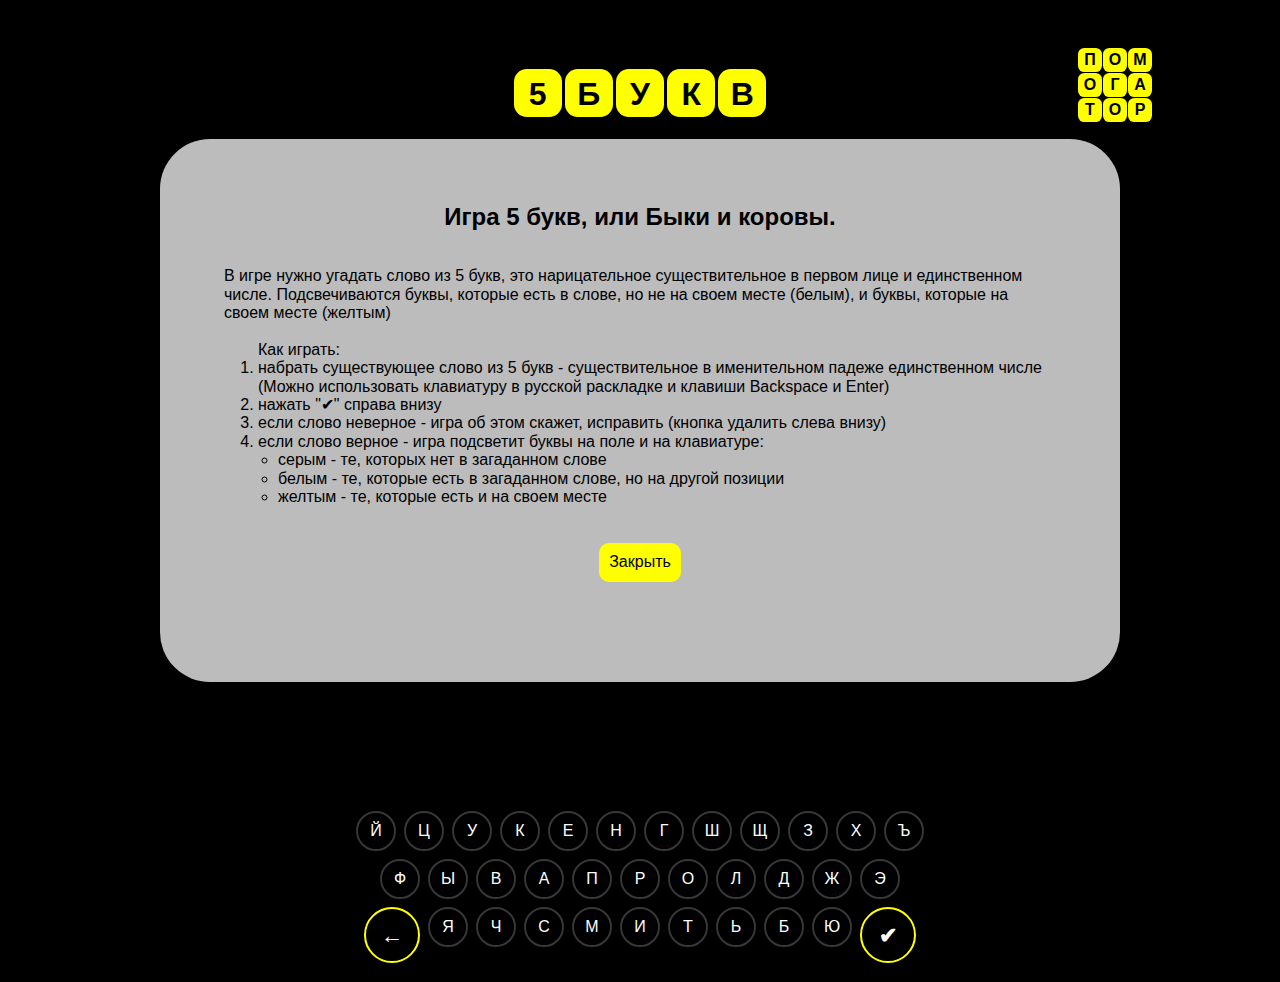
==== index.html @ be6d98e0 "классы leter field не тещеные" ====
<!DOCTYPE html>
<html lang="ru" class="root">

<head>
  <meta charset="UTF-8" />
  <meta name="viewport" content="width=device-width, initial-scale=1.0" />
  <meta http-equiv="X-UA-Compatible" content="ie=edge">
  <meta name="description" content="5 букв ака Быки и коровы">
  <meta name="keywords" content="быки и коровы 5 букв">
  <meta name="author" content="Argentum4k">
  <title>5 БУКВ</title>
  <link rel="icon" href="favicon.ico">
  <link rel="stylesheet" href="pages/index.css">
</head>

<body class="page">
  <header class="header">
    <nav>
      <a class="header__link" href="pomogator.html">
        <span class="header__letter">п</span>
        <span class="header__letter">о</span>
        <span class="header__letter">м</span>
        <span class="header__letter">о</span>
        <span class="header__letter">г</span>
        <span class="header__letter">а</span>
        <span class="header__letter">т</span>
        <span class="header__letter">о</span>
        <span class="header__letter">р</span>
      </a>
      <a href=""></a>
      <a href=""></a>
    </nav>
    <h1 class="header__title">
      <span class="header__letter">5</span><span class="header__letter">Б</span><span class="header__letter">У</span><span
      class="header__letter">К</span><span class="header__letter">В</span>
    </h1>
  </header>
  <div class="debug debug_hidden">
    <p id="fontsize_style"></p>
    <p id="fontsize_computed"></p>
    <p id="inner_width"></p>
    <p id="inner_height"></p>
    <p id="client_width"></p>
    <p id="client_height"></p>
    <p id="page_width"></p>
    <p id="page_height"></p>

  </div>
  <button id="debug_toggle" class="debug_hidden" onclick="toggleDebug()">дебаг вкл/выкл</button>
  <main class="content">
    <section class="instructions">
      <h2>Игра 5 букв, или Быки и коровы.</h2>
      <br><br>
      <p>В игре нужно угадать слово из 5 букв, это нарицательное существительное в первом лице и единственном числе.
        Подсвечиваются буквы, которые есть в слове,
        но не на своем месте (белым), и буквы, которые на своем месте (желтым)</p>
      <br>
      <ol> Как играть:
        <li>набрать существующее слово из 5 букв - существительное в именительном падеже единственном числе<br>
        (Можно использовать клавиатуру в русской раскладке и клавиши Backspace и Enter)</li>
        <li>нажать "✔" справа внизу</li>
        <li>если слово неверное - игра об этом скажет, исправить (кнопка удалить слева внизу)</li>
        <li>если слово верное - игра подсветит буквы на поле и на клавиатуре:</li>
        <ul>
          <li>серым - те, которых нет в загаданном слове</li>
          <li>белым - те, которые есть в загаданном слове, но на другой позиции</li>
          <li>желтым - те, которые есть и на своем месте</li>
        </ul>
      </ol>
      <br><br>
      <button type="button" onclick="closeInstructions()">Закрыть</button>
      <br><br>
    </section>
    <section class="stats">
      <p id="gamesPlayed">Игр сыграно: <span></span></p>
      <p id="winCount">Побед: <span></span></p>
      <p id="loseCount">Поражений: <span></span></p>
<!--      <p id="notFinished">Недоиграно: <span></span></p>-->
      <p id="avgTries">Среднее число попыток: <span></span></p>
      <p id="totalTries">Общее число попыток: <span></span></p>
    </section>
    <section class="field">
      <div class="field__line">
        <div class="field__letter">
          <div class="flipper">
            <div class="front">
              <!-- front content -->
            </div>
            <div class="back">
              <!-- back content -->
            </div>
          </div>
        </div>
      </div>
      <div class="field__line">
        <div class="field__letter"></div>
        <div class="field__letter"></div>
        <div class="field__letter"></div>
        <div class="field__letter"></div>
        <div class="field__letter"></div>
      </div>
      <div class="field__line">
        <div class="field__letter"></div>
        <div class="field__letter"></div>
        <div class="field__letter"></div>
        <div class="field__letter"></div>
        <div class="field__letter"></div>
      </div>
      <div class="field__line">
        <div class="field__letter"></div>
        <div class="field__letter"></div>
        <div class="field__letter"></div>
        <div class="field__letter"></div>
        <div class="field__letter"></div>
      </div>
      <div class="field__line">
        <div class="field__letter"></div>
        <div class="field__letter"></div>
        <div class="field__letter"></div>
        <div class="field__letter"></div>
        <div class="field__letter"></div>
      </div>
      <div class="field__line">
        <div class="field__letter"></div>
        <div class="field__letter"></div>
        <div class="field__letter"></div>
        <div class="field__letter"></div>
        <div class="field__letter"></div>
      </div>
      <div class="field__line">
        <div class="field__letter"></div>
        <div class="field__letter"></div>
        <div class="field__letter"></div>
        <div class="field__letter"></div>
        <div class="field__letter"></div>
      </div>
    </section>
    <section class="keyboard">
      <div class="keyboard__line">
        <button class="keyboard__button" type="button">й</button>
        <button class="keyboard__button" type="button">ц</button>
        <button class="keyboard__button" type="button">у</button>
        <button class="keyboard__button" type="button">к</button>
        <button class="keyboard__button" type="button">е</button>
        <button class="keyboard__button" type="button">н</button>
        <button class="keyboard__button" type="button">г</button>
        <button class="keyboard__button" type="button">ш</button>
        <button class="keyboard__button" type="button">щ</button>
        <button class="keyboard__button" type="button">з</button>
        <button class="keyboard__button" type="button">х</button>
        <button class="keyboard__button" type="button">ъ</button>
      </div>
      <div class="keyboard__line">
        <button class="keyboard__button" type="button">ф</button>
        <button class="keyboard__button" type="button">ы</button>
        <button class="keyboard__button" type="button">в</button>
        <button class="keyboard__button" type="button">а</button>
        <button class="keyboard__button" type="button">п</button>
        <button class="keyboard__button" type="button">р</button>
        <button class="keyboard__button" type="button">о</button>
        <button class="keyboard__button" type="button">л</button>
        <button class="keyboard__button" type="button">д</button>
        <button class="keyboard__button" type="button">ж</button>
        <button class="keyboard__button" type="button">э</button>
      </div>
      <div class="keyboard__line">
        <button class="keyboard__button keyboard__button_big" type="button">←</button>
        <button class="keyboard__button" type="button">я</button>
        <button class="keyboard__button" type="button">ч</button>
        <button class="keyboard__button" type="button">с</button>
        <button class="keyboard__button" type="button">м</button>
        <button class="keyboard__button" type="button">и</button>
        <button class="keyboard__button" type="button">т</button>
        <button class="keyboard__button" type="button">ь</button>
        <button class="keyboard__button" type="button">б</button>
        <button class="keyboard__button" type="button">ю</button>
        <button class="keyboard__button keyboard__button_big" type="button">✔</button>
      </div>

    </section>
  </main>
  <footer class="footer">
  </footer>
  <template id="template">
    <div class="field__letter">
      <div class="flipper">
        <div class="front">
          <!-- front content -->
        </div>
        <div class="back">
          <!-- back content -->
        </div>
      </div>
    </div>

    <div class="field__line"></div>

    <div class="letter_type_wrong letter_type_misposition letter_type_right letter_type_current-row flip" ></div>
    <!--    это для автогенерации файлов по бэм  -->
  </template>


  <script src="scripts/5bukv/index.js"></script>
  <script src="scripts/5bukv/debug.js"></script>
  <script src="scripts/5bukv/permanent.js"></script>
  <script src="scripts/5bukv/init.js"></script> // типа это норм что переменные используются до объявления... ок

</body>

</html>
---- pages/index.css ----
﻿@import url(../vendor/normalize.css);

@import url(../blocks/root/root.css);
@import url(../blocks/page/page.css);
@import url(../blocks/header/header.css);
@import url(../blocks/header/__link/header__link.css);
@import url(../blocks/header/__letter/header__letter.css);
@import url(../blocks/header/__title/header__title.css);
@import url(../blocks/debug/debug.css);
@import url(../blocks/debug/_hidden/debug_hidden.css);
@import url(../blocks/content/content.css);
@import url(../blocks/instructions/instructions.css);
@import url(../blocks/stats/stats.css);
@import url(../blocks/field/field.css);
@import url(../blocks/field/__line/field__line.css);
@import url(../blocks/field/__letter/field__letter.css);
@import url(../blocks/keyboard/keyboard.css);
@import url(../blocks/keyboard/__line/keyboard__line.css);
@import url(../blocks/keyboard/__button/keyboard__button.css);
@import url(../blocks/keyboard/__button/_big/keyboard__button_big.css);
@import url(../blocks/footer/footer.css);
@import url(../blocks/letter/_type/letter_type_wrong.css);
@import url(../blocks/letter/_type/letter_type_misposition.css);
@import url(../blocks/letter/_type/letter_type_right.css);
@import url(../blocks/letter/_type/letter_type_current-row.css);
@import url(../blocks/flip/flip.css);
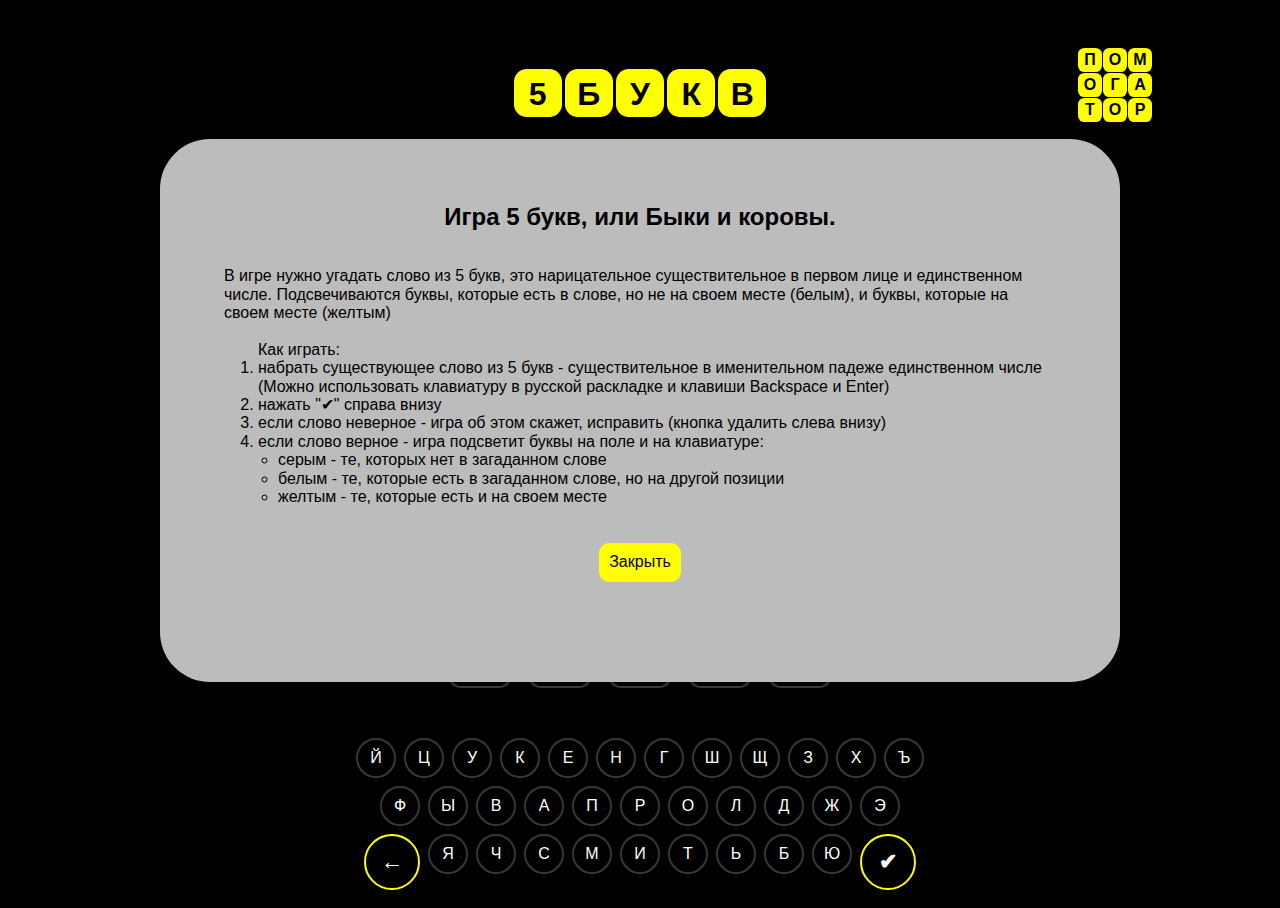
==== commit c4887918: "Revert "классы leter field не тещеные"" ====
--- a/index.html
+++ b/index.html
@@ -80,18 +80,6 @@
       <p id="totalTries">Общее число попыток: <span></span></p>
     </section>
     <section class="field">
-      <div class="field__line">
-        <div class="field__letter">
-          <div class="flipper">
-            <div class="front">
-              <!-- front content -->
-            </div>
-            <div class="back">
-              <!-- back content -->
-            </div>
-          </div>
-        </div>
-      </div>
       <div class="field__line">
         <div class="field__letter"></div>
         <div class="field__letter"></div>
@@ -182,28 +170,22 @@
   <footer class="footer">
   </footer>
   <template id="template">
-    <div class="field__letter">
-      <div class="flipper">
-        <div class="front">
-          <!-- front content -->
-        </div>
-        <div class="back">
-          <!-- back content -->
-        </div>
-      </div>
+    <div class="field__line">
+      <div class="field__letter"></div>
+      <div class="field__letter"></div>
+      <div class="field__letter"></div>
+      <div class="field__letter"></div>
+      <div class="field__letter"></div>
     </div>
-
-    <div class="field__line"></div>
 
     <div class="letter_type_wrong letter_type_misposition letter_type_right letter_type_current-row flip" ></div>
     <!--    это для автогенерации файлов по бэм  -->
   </template>
 
-
-  <script src="scripts/5bukv/index.js"></script>
-  <script src="scripts/5bukv/debug.js"></script>
-  <script src="scripts/5bukv/permanent.js"></script>
-  <script src="scripts/5bukv/init.js"></script> // типа это норм что переменные используются до объявления... ок
+  <script src="./scripts/index.js"></script>
+  <script src="./scripts/debug.js"></script>
+  <script src="./scripts/permanent.js"></script>
+  <script src="./scripts/init.js"></script> // типа это норм что переменные используются до объявления... ок
 
 </body>
 
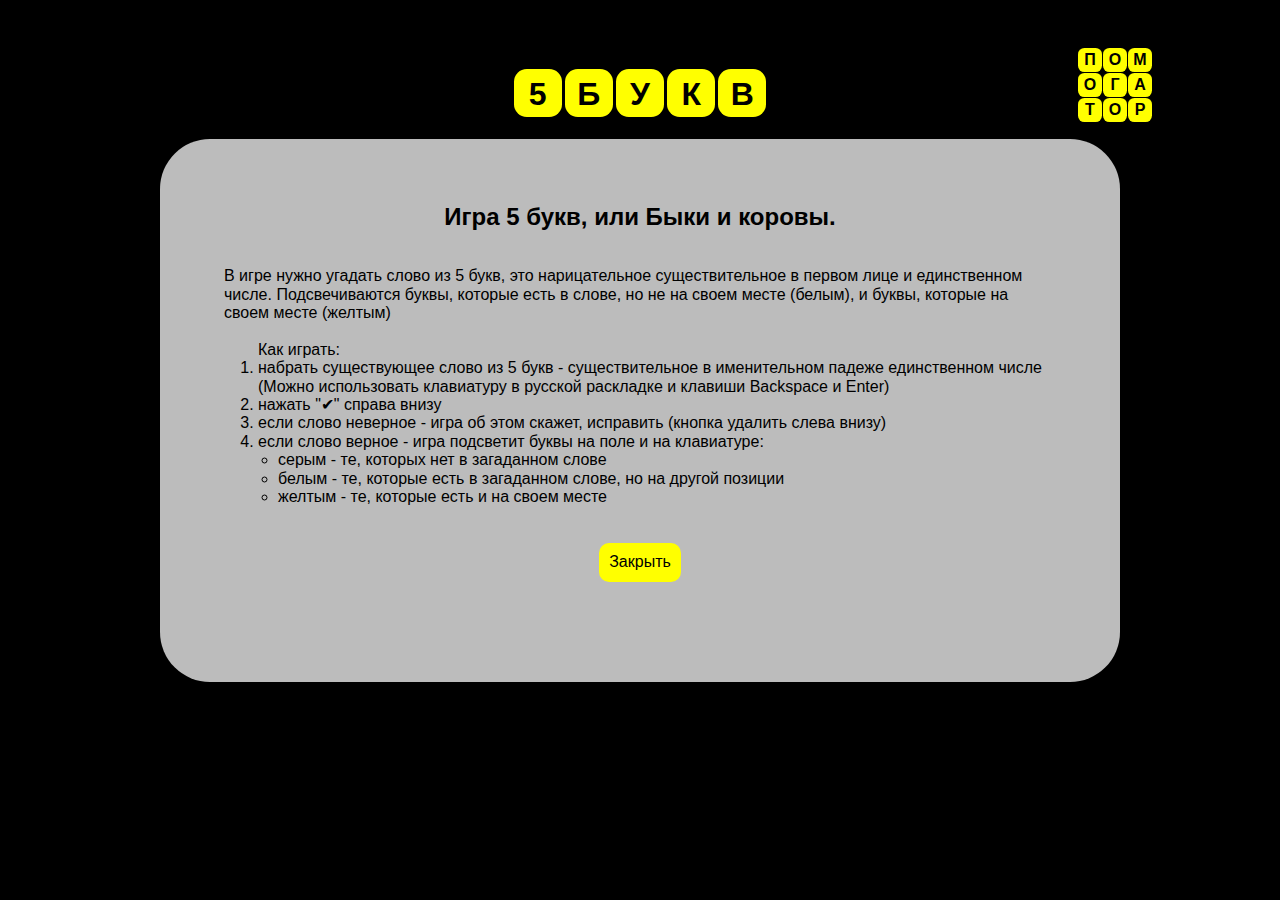
==== commit f81aeae8: "модули тряска перевороты начало генерации из классов" ====
--- a/index.html
+++ b/index.html
@@ -80,48 +80,60 @@
       <p id="totalTries">Общее число попыток: <span></span></p>
     </section>
     <section class="field">
-      <div class="field__line">
-        <div class="field__letter"></div>
-        <div class="field__letter"></div>
-        <div class="field__letter"></div>
-        <div class="field__letter"></div>
-        <div class="field__letter"></div>
-      </div>
-      <div class="field__line">
-        <div class="field__letter"></div>
-        <div class="field__letter"></div>
-        <div class="field__letter"></div>
-        <div class="field__letter"></div>
-        <div class="field__letter"></div>
-      </div>
-      <div class="field__line">
-        <div class="field__letter"></div>
-        <div class="field__letter"></div>
-        <div class="field__letter"></div>
-        <div class="field__letter"></div>
-        <div class="field__letter"></div>
-      </div>
-      <div class="field__line">
-        <div class="field__letter"></div>
-        <div class="field__letter"></div>
-        <div class="field__letter"></div>
-        <div class="field__letter"></div>
-        <div class="field__letter"></div>
-      </div>
-      <div class="field__line">
-        <div class="field__letter"></div>
-        <div class="field__letter"></div>
-        <div class="field__letter"></div>
-        <div class="field__letter"></div>
-        <div class="field__letter"></div>
-      </div>
-      <div class="field__line">
-        <div class="field__letter"></div>
-        <div class="field__letter"></div>
-        <div class="field__letter"></div>
-        <div class="field__letter"></div>
-        <div class="field__letter"></div>
-      </div>
+<!--      <div class="field__line">-->
+<!--        <div class="field__letter">-->
+<!--          <div class="flipper">-->
+<!--            <div class="front">-->
+<!--              &lt;!&ndash; front content &ndash;&gt;-->
+<!--            </div>-->
+<!--            <div class="back">-->
+<!--              &lt;!&ndash; back content &ndash;&gt;-->
+<!--            </div>-->
+<!--          </div>-->
+<!--        </div>-->
+<!--      </div>-->
+<!--      <div class="field__line">-->
+<!--        <div class="field__letter"></div>-->
+<!--        <div class="field__letter"></div>-->
+<!--        <div class="field__letter"></div>-->
+<!--        <div class="field__letter"></div>-->
+<!--        <div class="field__letter"></div>-->
+<!--      </div>-->
+<!--      <div class="field__line">-->
+<!--        <div class="field__letter"></div>-->
+<!--        <div class="field__letter"></div>-->
+<!--        <div class="field__letter"></div>-->
+<!--        <div class="field__letter"></div>-->
+<!--        <div class="field__letter"></div>-->
+<!--      </div>-->
+<!--      <div class="field__line">-->
+<!--        <div class="field__letter"></div>-->
+<!--        <div class="field__letter"></div>-->
+<!--        <div class="field__letter"></div>-->
+<!--        <div class="field__letter"></div>-->
+<!--        <div class="field__letter"></div>-->
+<!--      </div>-->
+<!--      <div class="field__line">-->
+<!--        <div class="field__letter"></div>-->
+<!--        <div class="field__letter"></div>-->
+<!--        <div class="field__letter"></div>-->
+<!--        <div class="field__letter"></div>-->
+<!--        <div class="field__letter"></div>-->
+<!--      </div>-->
+<!--      <div class="field__line">-->
+<!--        <div class="field__letter"></div>-->
+<!--        <div class="field__letter"></div>-->
+<!--        <div class="field__letter"></div>-->
+<!--        <div class="field__letter"></div>-->
+<!--        <div class="field__letter"></div>-->
+<!--      </div>-->
+<!--      <div class="field__line">-->
+<!--        <div class="field__letter"></div>-->
+<!--        <div class="field__letter"></div>-->
+<!--        <div class="field__letter"></div>-->
+<!--        <div class="field__letter"></div>-->
+<!--        <div class="field__letter"></div>-->
+<!--      </div>-->
     </section>
     <section class="keyboard">
       <div class="keyboard__line">
@@ -170,22 +182,28 @@
   <footer class="footer">
   </footer>
   <template id="template">
-    <div class="field__line">
-      <div class="field__letter"></div>
-      <div class="field__letter"></div>
-      <div class="field__letter"></div>
-      <div class="field__letter"></div>
-      <div class="field__letter"></div>
+    <div class="field__letter">
+      <div class="flipper">
+        <div class="front">
+          <!-- front content -->
+        </div>
+        <div class="back">
+          <!-- back content -->
+        </div>
+      </div>
     </div>
+
+    <div class="field__line"></div>
 
     <div class="letter_type_wrong letter_type_misposition letter_type_right letter_type_current-row flip" ></div>
     <!--    это для автогенерации файлов по бэм  -->
   </template>
 
-  <script src="./scripts/index.js"></script>
-  <script src="./scripts/debug.js"></script>
-  <script src="./scripts/permanent.js"></script>
-  <script src="./scripts/init.js"></script> // типа это норм что переменные используются до объявления... ок
+
+  <script type="module" src="scripts/5bukv/index.js"></script>
+  <script type="module" src="scripts/5bukv/debug.js"></script>
+  <script type="module" src="scripts/5bukv/permanent.js"></script>
+  <script type="module" src="scripts/5bukv/init.js"></script> // типа это норм что переменные используются до объявления... ок
 
 </body>
 
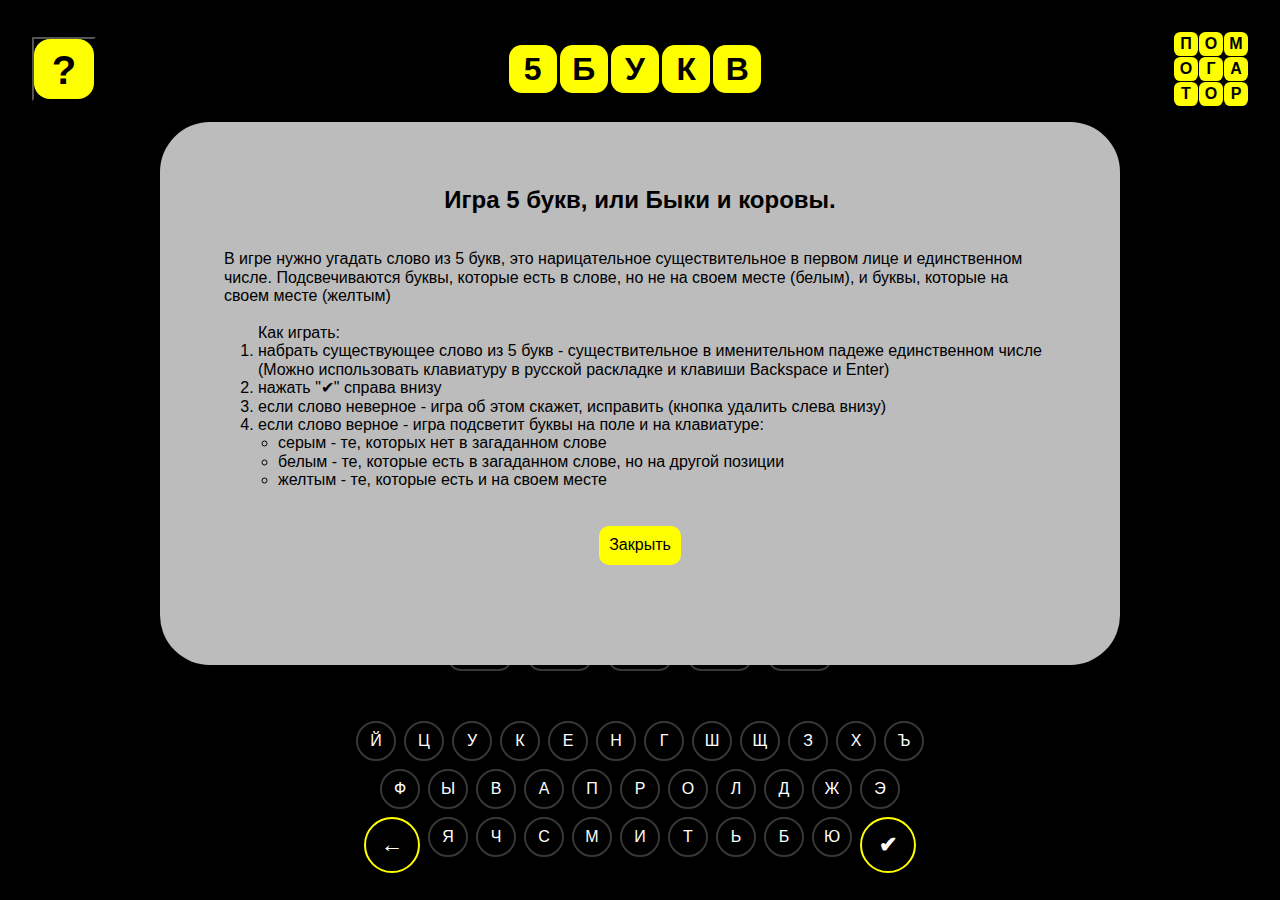
==== commit ef3ef3a0: "instructions and header" ====
--- a/index.html
+++ b/index.html
@@ -15,7 +15,13 @@
 
 <body class="page">
   <header class="header">
-    <nav>
+      <button type="button" class="header__help">        
+        <span class="header__letter">?</span>
+      </button>
+    <h1 class="header__title">
+      <span class="header__letter">5</span><span class="header__letter">Б</span><span class="header__letter">У</span><span
+      class="header__letter">К</span><span class="header__letter">В</span>
+    </h1>
       <a class="header__link" href="pomogator.html">
         <span class="header__letter">п</span>
         <span class="header__letter">о</span>
@@ -27,13 +33,6 @@
         <span class="header__letter">о</span>
         <span class="header__letter">р</span>
       </a>
-      <a href=""></a>
-      <a href=""></a>
-    </nav>
-    <h1 class="header__title">
-      <span class="header__letter">5</span><span class="header__letter">Б</span><span class="header__letter">У</span><span
-      class="header__letter">К</span><span class="header__letter">В</span>
-    </h1>
   </header>
   <div class="debug debug_hidden">
     <p id="fontsize_style"></p>
@@ -68,7 +67,7 @@
         </ul>
       </ol>
       <br><br>
-      <button type="button" onclick="closeInstructions()">Закрыть</button>
+      <button type="button">Закрыть</button>
       <br><br>
     </section>
     <section class="stats">
--- a/pages/index.css
+++ b/pages/index.css
@@ -5,6 +5,7 @@
 @import url(../blocks/header/header.css);
 @import url(../blocks/header/__link/header__link.css);
 @import url(../blocks/header/__letter/header__letter.css);
+@import url(../blocks/header/__help/header__help.css);
 @import url(../blocks/header/__title/header__title.css);
 @import url(../blocks/debug/debug.css);
 @import url(../blocks/debug/_hidden/debug_hidden.css);
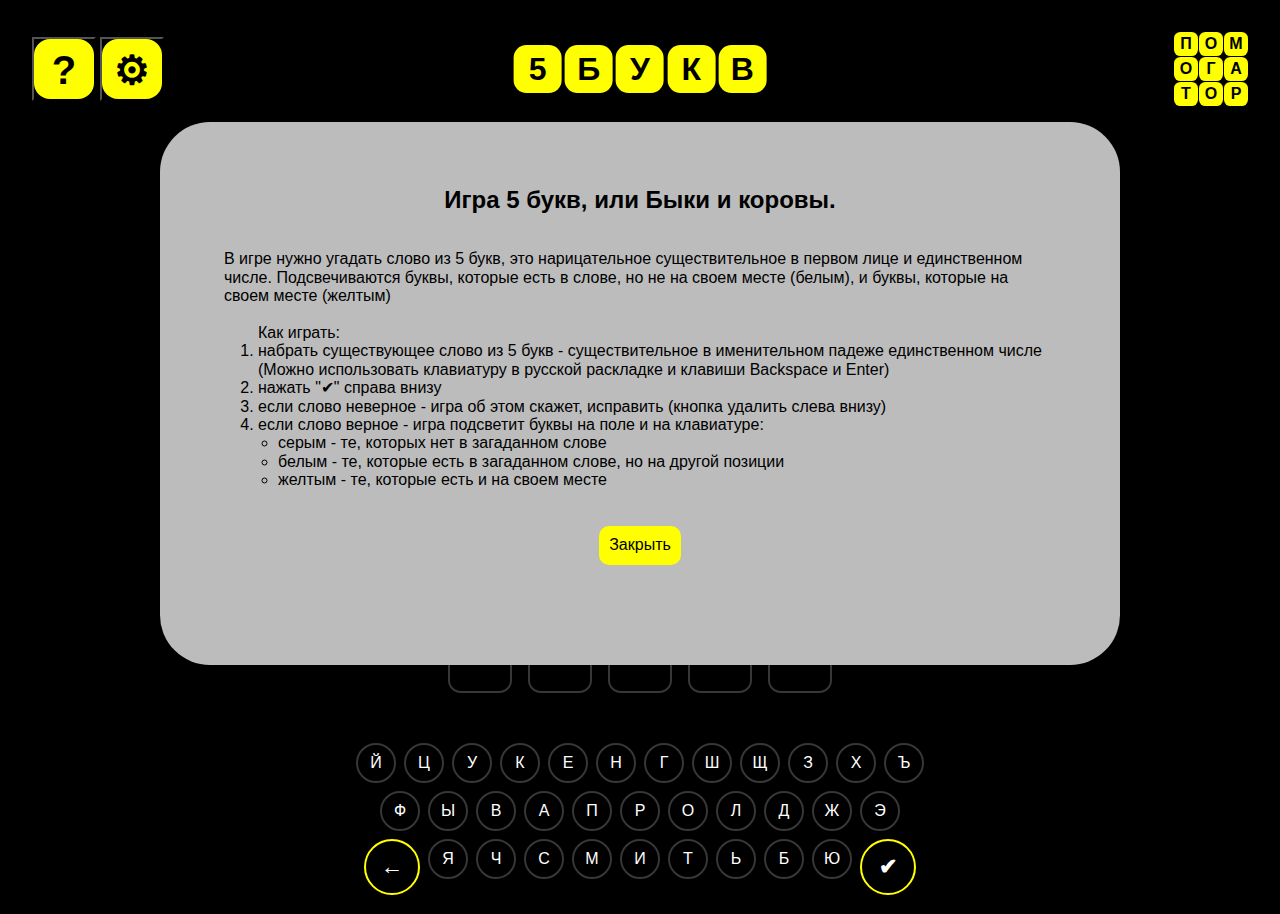
==== commit 7d9c65f3: "самшит" ====
--- a/index.html
+++ b/index.html
@@ -15,9 +15,14 @@
 
 <body class="page">
   <header class="header">
-      <button type="button" class="header__help">        
+    <div>
+      <button type="button" class="header__buttons header__help">        
         <span class="header__letter">?</span>
       </button>
+      <button type="button" class="header__buttons header__config">        
+        <span class="header__letter">⚙</span>
+      </button>
+    </div>
     <h1 class="header__title">
       <span class="header__letter">5</span><span class="header__letter">Б</span><span class="header__letter">У</span><span
       class="header__letter">К</span><span class="header__letter">В</span>
@@ -70,6 +75,24 @@
       <button type="button">Закрыть</button>
       <br><br>
     </section>
+    <section class="config">
+      <!-- https://codepen.io/AbubakerSaeed/pen/eYOvKpY -->
+      <form class="config-form">
+        <input type="range" name="level" id="level">
+        <label for="wordLength">Длина слова</label>
+        <select id="wordLength">
+          <option value="4">4</option>
+          <option value="5">5</option>
+          <option value="6">6</option>
+        </select>
+        
+        <label>сложность</label>
+        <label>легко<input type="radio" name="level" value="1"></label>
+        <label>средне<input type="radio" name="level" value="2"></label>
+        <label>сложно<input type="radio" name="level" value="3"></label>
+        <button type="submit">Сохранить и начать новую игру</button>
+      </form>
+    </section>
     <section class="stats">
       <p id="gamesPlayed">Игр сыграно: <span></span></p>
       <p id="winCount">Побед: <span></span></p>
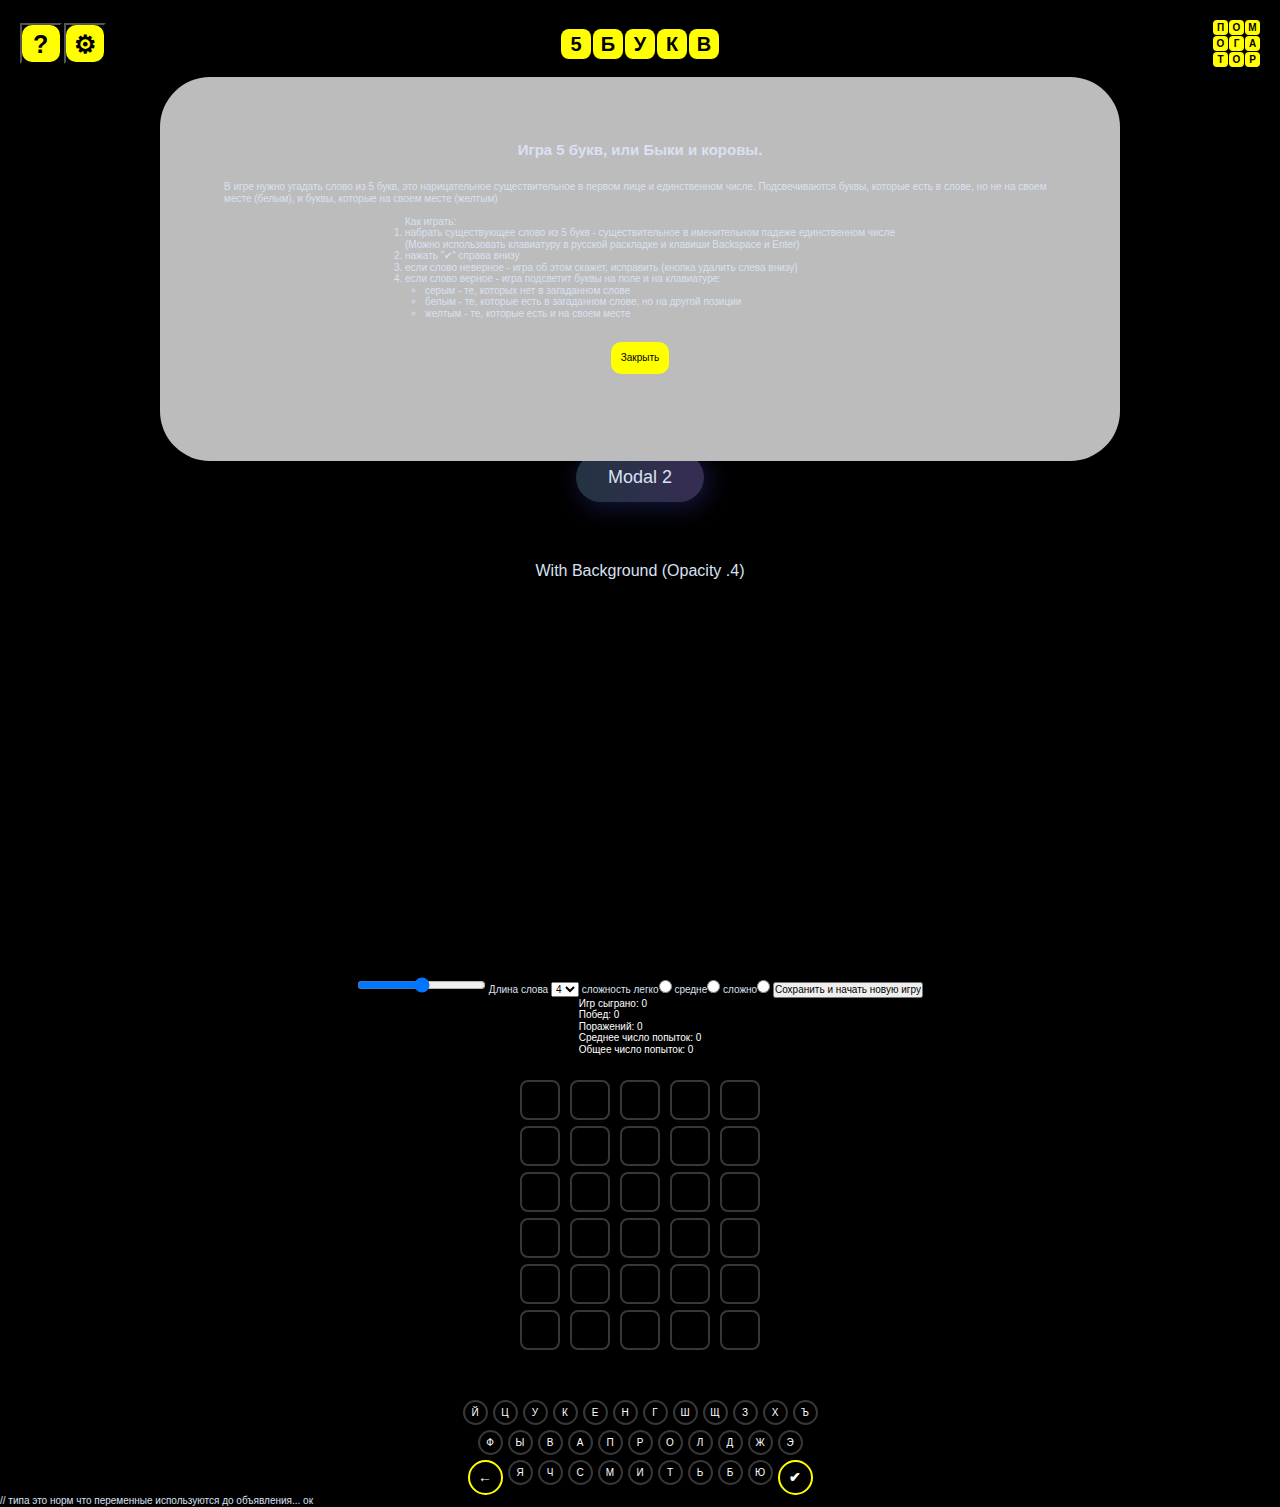
==== commit bc89a339: "to se" ====
--- a/index.html
+++ b/index.html
@@ -16,10 +16,10 @@
 <body class="page">
   <header class="header">
     <div>
-      <button type="button" class="header__buttons header__help">        
+      <button type="button" class="header__buttons header__help">
         <span class="header__letter">?</span>
       </button>
-      <button type="button" class="header__buttons header__config">        
+      <button type="button" class="header__buttons header__config">
         <span class="header__letter">⚙</span>
       </button>
     </div>
@@ -77,6 +77,20 @@
     </section>
     <section class="config">
       <!-- https://codepen.io/AbubakerSaeed/pen/eYOvKpY -->
+      <div class="box">
+        <a href="#m2-o" class="link-1" id="m2-c">Modal 2</a>
+        <p class="box__info">With Background (Opacity .4)</p>
+
+        <div class="modal-container" id="m2-o" style="--m-background: hsla(0, 0%, 0%, .4);">
+          <div class="modal">
+            <h1 class="modal__title">Modal 2 Title</h1>
+            <p class="modal__text">Lorem ipsum dolor sit amet, consectetur adipisicing elit. Facilis ex dicta maiores libero minus obcaecati iste optio, eius labore repellendus.</p>
+            <button class="modal__btn">Button &rarr;</button>
+            <button class="modal__btn">Button &rarr;</button>
+            <a href="#m2-c" class="link-2"></a>
+          </div>
+        </div>
+      </div>
       <form class="config-form">
         <input type="range" name="level" id="level">
         <label for="wordLength">Длина слова</label>
@@ -85,7 +99,7 @@
           <option value="5">5</option>
           <option value="6">6</option>
         </select>
-        
+
         <label>сложность</label>
         <label>легко<input type="radio" name="level" value="1"></label>
         <label>средне<input type="radio" name="level" value="2"></label>
--- a/pages/index.css
+++ b/pages/index.css
@@ -25,3 +25,5 @@
 @import url(../blocks/letter/_type/letter_type_right.css);
 @import url(../blocks/letter/_type/letter_type_current-row.css);
 @import url(../blocks/flip/flip.css);
+@import url(../blocks/popup/popup.css);
+
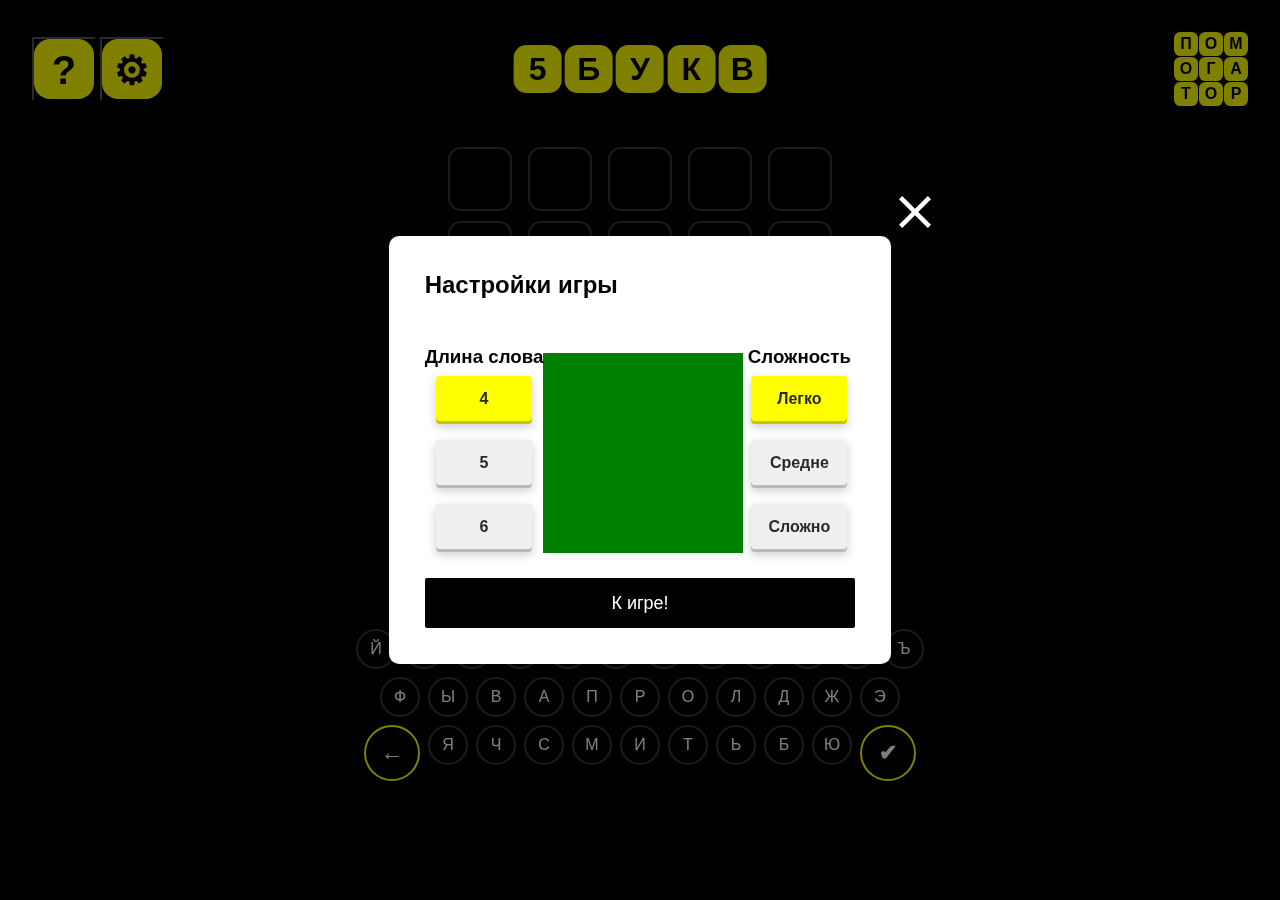
==== commit 0bcee9bf: "config" ====
--- a/index.html
+++ b/index.html
@@ -27,7 +27,7 @@
       <span class="header__letter">5</span><span class="header__letter">Б</span><span class="header__letter">У</span><span
       class="header__letter">К</span><span class="header__letter">В</span>
     </h1>
-      <a class="header__link" href="pomogator.html">
+      <a class="header__link" href="pomogator.html" target="_blank">
         <span class="header__letter">п</span>
         <span class="header__letter">о</span>
         <span class="header__letter">м</span>
@@ -52,69 +52,85 @@
   </div>
   <button id="debug_toggle" class="debug_hidden" onclick="toggleDebug()">дебаг вкл/выкл</button>
   <main class="content">
-    <section class="instructions">
-      <h2>Игра 5 букв, или Быки и коровы.</h2>
-      <br><br>
-      <p>В игре нужно угадать слово из 5 букв, это нарицательное существительное в первом лице и единственном числе.
-        Подсвечиваются буквы, которые есть в слове,
-        но не на своем месте (белым), и буквы, которые на своем месте (желтым)</p>
-      <br>
-      <ol> Как играть:
-        <li>набрать существующее слово из 5 букв - существительное в именительном падеже единственном числе<br>
-        (Можно использовать клавиатуру в русской раскладке и клавиши Backspace и Enter)</li>
-        <li>нажать "✔" справа внизу</li>
-        <li>если слово неверное - игра об этом скажет, исправить (кнопка удалить слева внизу)</li>
-        <li>если слово верное - игра подсветит буквы на поле и на клавиатуре:</li>
-        <ul>
-          <li>серым - те, которых нет в загаданном слове</li>
-          <li>белым - те, которые есть в загаданном слове, но на другой позиции</li>
-          <li>желтым - те, которые есть и на своем месте</li>
-        </ul>
-      </ol>
-      <br><br>
-      <button type="button">Закрыть</button>
-      <br><br>
+    <section class="popups">
+      <div class="popup instructions-popup">
+        <div class="instructions">
+          <h2>Игра 5 букв, или Быки и коровы.</h2>
+          <br><br>
+          <p>В игре нужно угадать слово из 5 букв, это нарицательное существительное в первом лице и единственном числе.
+            Подсвечиваются буквы, которые есть в слове,
+            но не на своем месте (белым), и буквы, которые на своем месте (желтым)</p>
+          <br>
+          <ol> Как играть:
+            <li>набрать существующее слово из 5 букв - существительное в именительном падеже единственном числе<br>
+              (Можно использовать клавиатуру в русской раскладке и клавиши Backspace и Enter)</li>
+            <li>нажать "✔" справа внизу</li>
+            <li>если слово неверное - игра об этом скажет, исправить (кнопка удалить слева внизу)</li>
+            <li>если слово верное - игра подсветит буквы на поле и на клавиатуре:</li>
+            <ul>
+              <li>серым - те, которых нет в загаданном слове</li>
+              <li>белым - те, которые есть в загаданном слове, но на другой позиции</li>
+              <li>желтым - те, которые есть и на своем месте</li>
+            </ul>
+          </ol>
+          <br><br>
+          <button type="button">Закрыть</button>
+          <br><br>
+        </div>
+      </div>
+      <div class="popup config-popup popup_opened">
+        <form class="form" name="config-form" novalidate>
+          <h2 class="popup__header">Настройки игры</h2>
+          <div class="config-main">
+            <div class="button-wrap">
+              <h3 class="radio-name">Длина слова</h3>
+              <input class="hidden radio-label" type="radio" name="word-length" id="len-4" checked="checked"/>
+              <label class="button-label button" for="len-4">
+                <h1>4</h1>
+              </label>
+              <input class="hidden radio-label" type="radio" name="word-length" id="len-5"/>
+              <label class="button-label button" for="len-5">
+                <h1>5</h1>
+              </label>
+              <input class="hidden radio-label" type="radio" name="word-length" id="len-6"/>
+              <label class="button-label button" for="len-6">
+                <h1>6</h1>
+              </label>
+            </div>
+            <div class="demo-field">
+<!--              здесь будет рисоваться полюшко-->
+              <div style="min-width: 200px; min-height: 200px; background-color: green"></div>
+            </div>
+            <div class="button-wrap">
+              <h3 class="radio-name">Сложность</h3>
+              <input class="hidden radio-label" type="radio" name="accept-offers" id="lvl-easy" checked="checked"/>
+              <label class="button-label button" for="lvl-easy">
+                <h1>Легко</h1>
+              </label>
+              <input class="hidden radio-label" type="radio" name="accept-offers" id="lvl-med"/>
+              <label class="button-label button" for="lvl-med">
+                <h1>Средне</h1>
+              </label>
+              <input class="hidden radio-label" type="radio" name="accept-offers" id="lvl-hard"/>
+              <label class="button-label button" for="lvl-hard">
+                <h1>Сложно</h1>
+              </label>
+            </div>
+          </div>
+          <button class="form__button" type="submit">К игре!</button>
+          <button class="popup__close button" type="reset"></button>
+        </form>
+      </div>
+      <div class="popup stats-popup">
+        <p id="gamesPlayed">Игр сыграно: <span></span></p>
+        <p id="winCount">Побед: <span></span></p>
+        <p id="loseCount">Поражений: <span></span></p>
+        <!--      <p id="notFinished">Недоиграно: <span></span></p>-->
+        <p id="avgTries">Среднее число попыток: <span></span></p>
+        <p id="totalTries">Общее число попыток: <span></span></p>
+      </div>
     </section>
-    <section class="config">
-      <!-- https://codepen.io/AbubakerSaeed/pen/eYOvKpY -->
-      <div class="box">
-        <a href="#m2-o" class="link-1" id="m2-c">Modal 2</a>
-        <p class="box__info">With Background (Opacity .4)</p>
-
-        <div class="modal-container" id="m2-o" style="--m-background: hsla(0, 0%, 0%, .4);">
-          <div class="modal">
-            <h1 class="modal__title">Modal 2 Title</h1>
-            <p class="modal__text">Lorem ipsum dolor sit amet, consectetur adipisicing elit. Facilis ex dicta maiores libero minus obcaecati iste optio, eius labore repellendus.</p>
-            <button class="modal__btn">Button &rarr;</button>
-            <button class="modal__btn">Button &rarr;</button>
-            <a href="#m2-c" class="link-2"></a>
-          </div>
-        </div>
-      </div>
-      <form class="config-form">
-        <input type="range" name="level" id="level">
-        <label for="wordLength">Длина слова</label>
-        <select id="wordLength">
-          <option value="4">4</option>
-          <option value="5">5</option>
-          <option value="6">6</option>
-        </select>
-
-        <label>сложность</label>
-        <label>легко<input type="radio" name="level" value="1"></label>
-        <label>средне<input type="radio" name="level" value="2"></label>
-        <label>сложно<input type="radio" name="level" value="3"></label>
-        <button type="submit">Сохранить и начать новую игру</button>
-      </form>
-    </section>
-    <section class="stats">
-      <p id="gamesPlayed">Игр сыграно: <span></span></p>
-      <p id="winCount">Побед: <span></span></p>
-      <p id="loseCount">Поражений: <span></span></p>
-<!--      <p id="notFinished">Недоиграно: <span></span></p>-->
-      <p id="avgTries">Среднее число попыток: <span></span></p>
-      <p id="totalTries">Общее число попыток: <span></span></p>
-    </section>
+
     <section class="field">
 <!--      <div class="field__line">-->
 <!--        <div class="field__letter">-->
--- a/pages/index.css
+++ b/pages/index.css
@@ -26,4 +26,6 @@
 @import url(../blocks/letter/_type/letter_type_current-row.css);
 @import url(../blocks/flip/flip.css);
 @import url(../blocks/popup/popup.css);
-
+@import url(../blocks/common/common.css);
+@import url(../blocks/config/config.css);
+@import url(../blocks/config/radio.css);
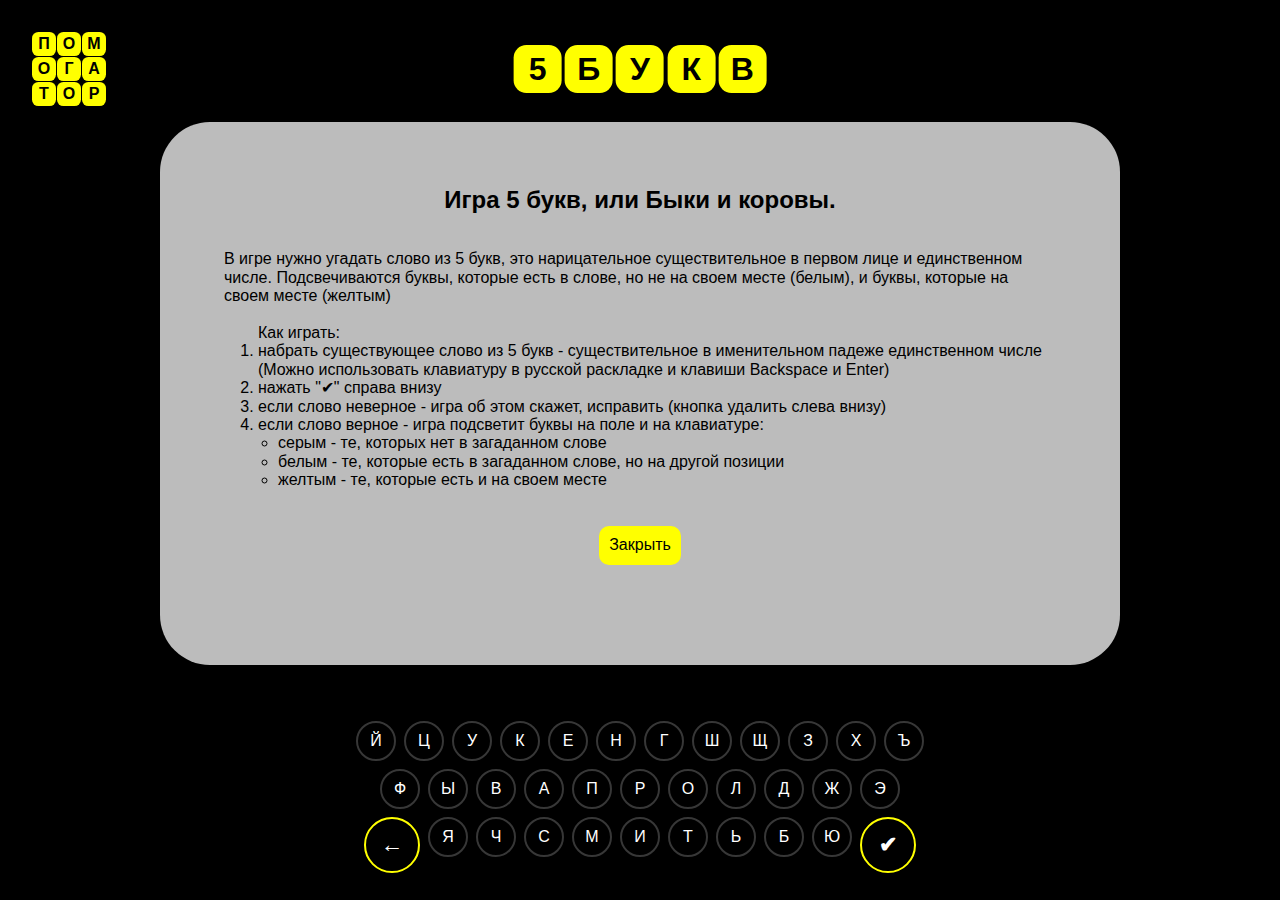
==== commit e89b5ce4: "Merge remote-tracking branch 'origin/master'" ====
--- a/index.html
+++ b/index.html
@@ -15,19 +15,8 @@
 
 <body class="page">
   <header class="header">
-    <div>
-      <button type="button" class="header__buttons header__help">
-        <span class="header__letter">?</span>
-      </button>
-      <button type="button" class="header__buttons header__config">
-        <span class="header__letter">⚙</span>
-      </button>
-    </div>
-    <h1 class="header__title">
-      <span class="header__letter">5</span><span class="header__letter">Б</span><span class="header__letter">У</span><span
-      class="header__letter">К</span><span class="header__letter">В</span>
-    </h1>
-      <a class="header__link" href="pomogator.html" target="_blank">
+    <nav>
+      <a class="header__link" href="pomogator.html">
         <span class="header__letter">п</span>
         <span class="header__letter">о</span>
         <span class="header__letter">м</span>
@@ -38,6 +27,13 @@
         <span class="header__letter">о</span>
         <span class="header__letter">р</span>
       </a>
+      <a href=""></a>
+      <a href=""></a>
+    </nav>
+    <h1 class="header__title">
+      <span class="header__letter">5</span><span class="header__letter">Б</span><span class="header__letter">У</span><span
+      class="header__letter">К</span><span class="header__letter">В</span>
+    </h1>
   </header>
   <div class="debug debug_hidden">
     <p id="fontsize_style"></p>
@@ -52,140 +48,80 @@
   </div>
   <button id="debug_toggle" class="debug_hidden" onclick="toggleDebug()">дебаг вкл/выкл</button>
   <main class="content">
-    <section class="popups">
-      <div class="popup instructions-popup">
-        <div class="instructions">
-          <h2>Игра 5 букв, или Быки и коровы.</h2>
-          <br><br>
-          <p>В игре нужно угадать слово из 5 букв, это нарицательное существительное в первом лице и единственном числе.
-            Подсвечиваются буквы, которые есть в слове,
-            но не на своем месте (белым), и буквы, которые на своем месте (желтым)</p>
-          <br>
-          <ol> Как играть:
-            <li>набрать существующее слово из 5 букв - существительное в именительном падеже единственном числе<br>
-              (Можно использовать клавиатуру в русской раскладке и клавиши Backspace и Enter)</li>
-            <li>нажать "✔" справа внизу</li>
-            <li>если слово неверное - игра об этом скажет, исправить (кнопка удалить слева внизу)</li>
-            <li>если слово верное - игра подсветит буквы на поле и на клавиатуре:</li>
-            <ul>
-              <li>серым - те, которых нет в загаданном слове</li>
-              <li>белым - те, которые есть в загаданном слове, но на другой позиции</li>
-              <li>желтым - те, которые есть и на своем месте</li>
-            </ul>
-          </ol>
-          <br><br>
-          <button type="button">Закрыть</button>
-          <br><br>
-        </div>
+    <section class="instructions">
+      <h2>Игра 5 букв, или Быки и коровы.</h2>
+      <br><br>
+      <p>В игре нужно угадать слово из 5 букв, это нарицательное существительное в первом лице и единственном числе.
+        Подсвечиваются буквы, которые есть в слове,
+        но не на своем месте (белым), и буквы, которые на своем месте (желтым)</p>
+      <br>
+      <ol> Как играть:
+        <li>набрать существующее слово из 5 букв - существительное в именительном падеже единственном числе<br>
+        (Можно использовать клавиатуру в русской раскладке и клавиши Backspace и Enter)</li>
+        <li>нажать "✔" справа внизу</li>
+        <li>если слово неверное - игра об этом скажет, исправить (кнопка удалить слева внизу)</li>
+        <li>если слово верное - игра подсветит буквы на поле и на клавиатуре:</li>
+        <ul>
+          <li>серым - те, которых нет в загаданном слове</li>
+          <li>белым - те, которые есть в загаданном слове, но на другой позиции</li>
+          <li>желтым - те, которые есть и на своем месте</li>
+        </ul>
+      </ol>
+      <br><br>
+      <button type="button" onclick="closeInstructions()">Закрыть</button>
+      <br><br>
+    </section>
+    <section class="stats">
+      <p id="gamesPlayed">Игр сыграно: <span></span></p>
+      <p id="winCount">Побед: <span></span></p>
+      <p id="loseCount">Поражений: <span></span></p>
+<!--      <p id="notFinished">Недоиграно: <span></span></p>-->
+      <p id="avgTries">Среднее число попыток: <span></span></p>
+      <p id="totalTries">Общее число попыток: <span></span></p>
+    </section>
+    <section class="field">
+      <div class="field__line">
+        <div class="field__letter"></div>
+        <div class="field__letter"></div>
+        <div class="field__letter"></div>
+        <div class="field__letter"></div>
+        <div class="field__letter"></div>
       </div>
-      <div class="popup config-popup popup_opened">
-        <form class="form" name="config-form" novalidate>
-          <h2 class="popup__header">Настройки игры</h2>
-          <div class="config-main">
-            <div class="button-wrap">
-              <h3 class="radio-name">Длина слова</h3>
-              <input class="hidden radio-label" type="radio" name="word-length" id="len-4" checked="checked"/>
-              <label class="button-label button" for="len-4">
-                <h1>4</h1>
-              </label>
-              <input class="hidden radio-label" type="radio" name="word-length" id="len-5"/>
-              <label class="button-label button" for="len-5">
-                <h1>5</h1>
-              </label>
-              <input class="hidden radio-label" type="radio" name="word-length" id="len-6"/>
-              <label class="button-label button" for="len-6">
-                <h1>6</h1>
-              </label>
-            </div>
-            <div class="demo-field">
-<!--              здесь будет рисоваться полюшко-->
-              <div style="min-width: 200px; min-height: 200px; background-color: green"></div>
-            </div>
-            <div class="button-wrap">
-              <h3 class="radio-name">Сложность</h3>
-              <input class="hidden radio-label" type="radio" name="accept-offers" id="lvl-easy" checked="checked"/>
-              <label class="button-label button" for="lvl-easy">
-                <h1>Легко</h1>
-              </label>
-              <input class="hidden radio-label" type="radio" name="accept-offers" id="lvl-med"/>
-              <label class="button-label button" for="lvl-med">
-                <h1>Средне</h1>
-              </label>
-              <input class="hidden radio-label" type="radio" name="accept-offers" id="lvl-hard"/>
-              <label class="button-label button" for="lvl-hard">
-                <h1>Сложно</h1>
-              </label>
-            </div>
-          </div>
-          <button class="form__button" type="submit">К игре!</button>
-          <button class="popup__close button" type="reset"></button>
-        </form>
+      <div class="field__line">
+        <div class="field__letter"></div>
+        <div class="field__letter"></div>
+        <div class="field__letter"></div>
+        <div class="field__letter"></div>
+        <div class="field__letter"></div>
       </div>
-      <div class="popup stats-popup">
-        <p id="gamesPlayed">Игр сыграно: <span></span></p>
-        <p id="winCount">Побед: <span></span></p>
-        <p id="loseCount">Поражений: <span></span></p>
-        <!--      <p id="notFinished">Недоиграно: <span></span></p>-->
-        <p id="avgTries">Среднее число попыток: <span></span></p>
-        <p id="totalTries">Общее число попыток: <span></span></p>
+      <div class="field__line">
+        <div class="field__letter"></div>
+        <div class="field__letter"></div>
+        <div class="field__letter"></div>
+        <div class="field__letter"></div>
+        <div class="field__letter"></div>
       </div>
-    </section>
-
-    <section class="field">
-<!--      <div class="field__line">-->
-<!--        <div class="field__letter">-->
-<!--          <div class="flipper">-->
-<!--            <div class="front">-->
-<!--              &lt;!&ndash; front content &ndash;&gt;-->
-<!--            </div>-->
-<!--            <div class="back">-->
-<!--              &lt;!&ndash; back content &ndash;&gt;-->
-<!--            </div>-->
-<!--          </div>-->
-<!--        </div>-->
-<!--      </div>-->
-<!--      <div class="field__line">-->
-<!--        <div class="field__letter"></div>-->
-<!--        <div class="field__letter"></div>-->
-<!--        <div class="field__letter"></div>-->
-<!--        <div class="field__letter"></div>-->
-<!--        <div class="field__letter"></div>-->
-<!--      </div>-->
-<!--      <div class="field__line">-->
-<!--        <div class="field__letter"></div>-->
-<!--        <div class="field__letter"></div>-->
-<!--        <div class="field__letter"></div>-->
-<!--        <div class="field__letter"></div>-->
-<!--        <div class="field__letter"></div>-->
-<!--      </div>-->
-<!--      <div class="field__line">-->
-<!--        <div class="field__letter"></div>-->
-<!--        <div class="field__letter"></div>-->
-<!--        <div class="field__letter"></div>-->
-<!--        <div class="field__letter"></div>-->
-<!--        <div class="field__letter"></div>-->
-<!--      </div>-->
-<!--      <div class="field__line">-->
-<!--        <div class="field__letter"></div>-->
-<!--        <div class="field__letter"></div>-->
-<!--        <div class="field__letter"></div>-->
-<!--        <div class="field__letter"></div>-->
-<!--        <div class="field__letter"></div>-->
-<!--      </div>-->
-<!--      <div class="field__line">-->
-<!--        <div class="field__letter"></div>-->
-<!--        <div class="field__letter"></div>-->
-<!--        <div class="field__letter"></div>-->
-<!--        <div class="field__letter"></div>-->
-<!--        <div class="field__letter"></div>-->
-<!--      </div>-->
-<!--      <div class="field__line">-->
-<!--        <div class="field__letter"></div>-->
-<!--        <div class="field__letter"></div>-->
-<!--        <div class="field__letter"></div>-->
-<!--        <div class="field__letter"></div>-->
-<!--        <div class="field__letter"></div>-->
-<!--      </div>-->
+      <div class="field__line">
+        <div class="field__letter"></div>
+        <div class="field__letter"></div>
+        <div class="field__letter"></div>
+        <div class="field__letter"></div>
+        <div class="field__letter"></div>
+      </div>
+      <div class="field__line">
+        <div class="field__letter"></div>
+        <div class="field__letter"></div>
+        <div class="field__letter"></div>
+        <div class="field__letter"></div>
+        <div class="field__letter"></div>
+      </div>
+      <div class="field__line">
+        <div class="field__letter"></div>
+        <div class="field__letter"></div>
+        <div class="field__letter"></div>
+        <div class="field__letter"></div>
+        <div class="field__letter"></div>
+      </div>
     </section>
     <section class="keyboard">
       <div class="keyboard__line">
@@ -234,28 +170,22 @@
   <footer class="footer">
   </footer>
   <template id="template">
-    <div class="field__letter">
-      <div class="flipper">
-        <div class="front">
-          <!-- front content -->
-        </div>
-        <div class="back">
-          <!-- back content -->
-        </div>
-      </div>
+    <div class="field__line">
+      <div class="field__letter"></div>
+      <div class="field__letter"></div>
+      <div class="field__letter"></div>
+      <div class="field__letter"></div>
+      <div class="field__letter"></div>
     </div>
-
-    <div class="field__line"></div>
 
     <div class="letter_type_wrong letter_type_misposition letter_type_right letter_type_current-row flip" ></div>
     <!--    это для автогенерации файлов по бэм  -->
   </template>
 
-
-  <script type="module" src="scripts/5bukv/index.js"></script>
-  <script type="module" src="scripts/5bukv/debug.js"></script>
-  <script type="module" src="scripts/5bukv/permanent.js"></script>
-  <script type="module" src="scripts/5bukv/init.js"></script> // типа это норм что переменные используются до объявления... ок
+  <script src="./scripts/index.js"></script>
+  <script src="./scripts/debug.js"></script>
+  <script src="./scripts/permanent.js"></script>
+  <script src="./scripts/init.js"></script> // типа это норм что переменные используются до объявления... ок
 
 </body>
 
